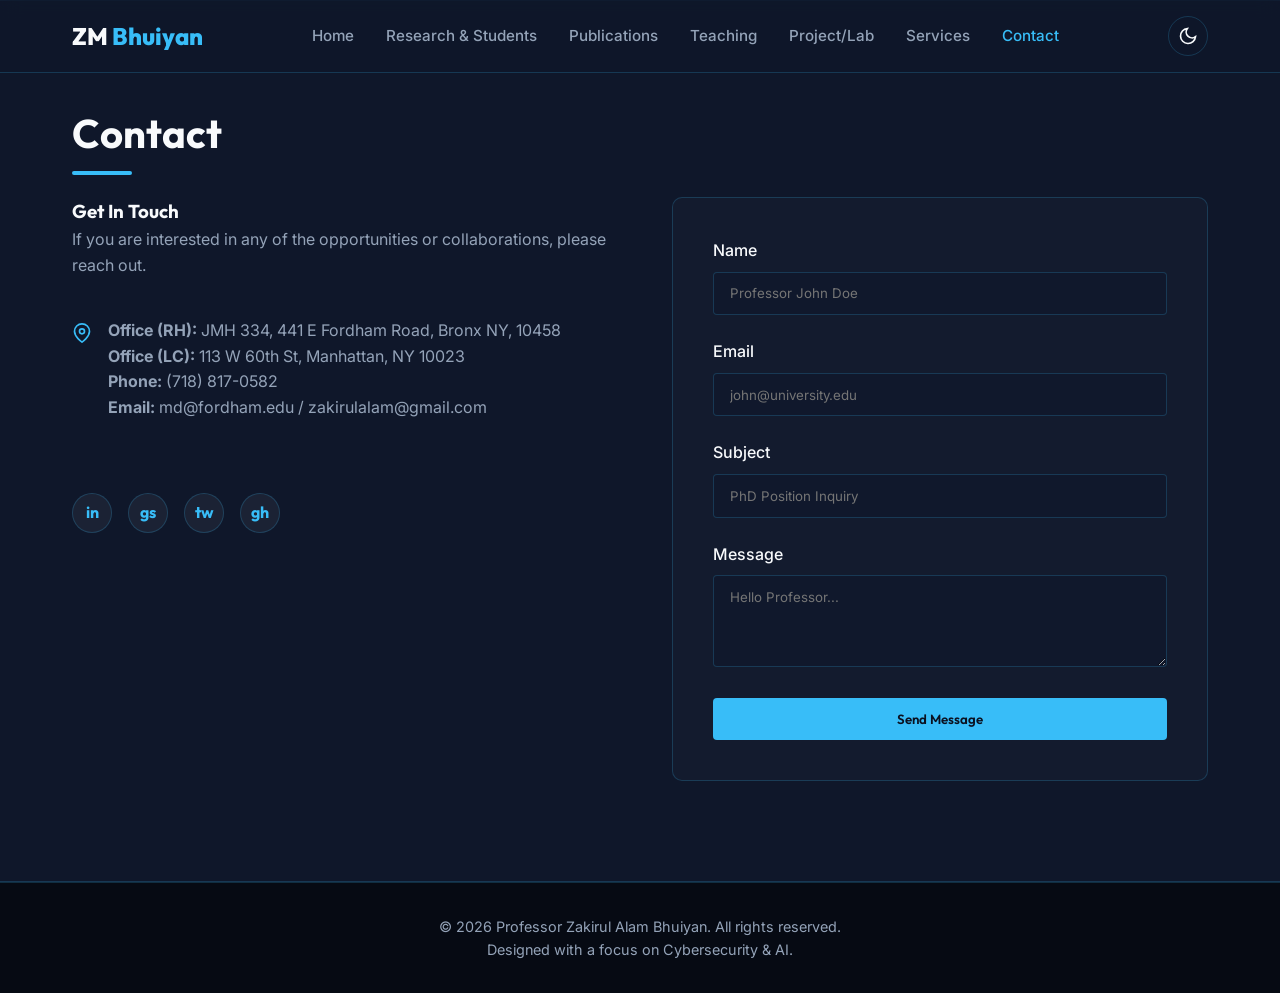
==== contact.html @ 13bc5d6b "updates" ====
<!DOCTYPE html>
<html lang="en">

<head>
    <meta charset="UTF-8">
    <meta name="viewport" content="width=device-width, initial-scale=1.0">
    <title>Professor Zakirul Alam Bhuiyan - Trustworthy AI & Cybersecurity</title>
    <meta name="description"
        content="Academic website of Professor Zakirul Alam Bhuiyan. Computer Science — Cybersecurity, Trustworthy AI/ML, Wireless Sensing, and Secure Systems.">
    <link rel="preconnect" href="https://fonts.googleapis.com">
    <link rel="preconnect" href="https://fonts.gstatic.com" crossorigin>
    <link
        href="https://fonts.googleapis.com/css2?family=Inter:wght@300;400;500;600&family=Outfit:wght@400;600;700;800&display=swap"
        rel="stylesheet">
    <link rel="stylesheet" href="style.css">
</head>

<body>
    <!-- Abstract Canvas Background (Neural/Wireless design) -->
    <canvas id="bg-canvas"></canvas>

    <!-- Navigation -->
    <nav id="navbar">
        <div class="nav-container">
            <a href="index.html" class="logo">ZM <span>Bhuiyan</span></a>
            <ul class="nav-links">
                <li><a href="index.html" >Home</a></li>
                <li><a href="research.html">Research & Students</a></li>
                <li><a href="publications.html">Publications</a></li>
                <li><a href="teaching.html">Teaching</a></li>
                <li><a href="projects.html">Project/Lab</a></li>
                <li><a href="services.html">Services</a></li>
                <li><a href="contact.html" class="active">Contact</a></li>
            </ul>
            <div class="nav-controls">
                <button class="theme-toggle" aria-label="Toggle Theme">
                    <svg class="sun-icon" viewBox="0 0 24 24" fill="none" stroke="currentColor" stroke-width="2"><circle cx="12" cy="12" r="5"/><path d="M12 1v2M12 21v2M4.22 4.22l1.42 1.42M18.36 18.36l1.42 1.42M1 12h2M21 12h2M4.22 19.78l1.42-1.42M18.36 5.64l1.42-1.42"/></svg>
                    <svg class="moon-icon" viewBox="0 0 24 24" fill="none" stroke="currentColor" stroke-width="2"><path d="M21 12.79A9 9 0 1 1 11.21 3 7 7 0 0 0 21 12.79z"/></svg>
                </button>
                <button class="mobile-menu-btn" aria-label="Toggle Menu">
                    <span class="bar"></span>
                    <span class="bar"></span>
                    <span class="bar"></span>
                </button>
            </div>
        </div>
    </nav>

    <!-- Hero Section -->
    <section id="contact" class="contact section-alt">
        <div class="container">
            <h2 class="section-title">Contact</h2>
            <div class="contact-grid">
                <div class="contact-info slide-right">
                    <h3>Get In Touch</h3>
                    <p>If you are interested in any of the opportunities or collaborations, please reach out.</p>

                    <div class="office-address">
                        <svg width="20" height="20" viewBox="0 0 24 24" fill="none" stroke="currentColor"
                            stroke-width="2">
                            <path d="M21 10c0 7-9 13-9 13s-9-6-9-13a9 9 0 0 1 18 0z" />
                            <circle cx="12" cy="10" r="3" />
                        </svg>
                        <p><strong>Office (RH):</strong> JMH 334, 441 E Fordham Road, Bronx NY, 10458<br>
                           <strong>Office (LC):</strong> 113 W 60th St, Manhattan, NY 10023<br>
                           <strong>Phone:</strong> (718) 817-0582<br>
                           <strong>Email:</strong> md@fordham.edu / zakirulalam@gmail.com</p>
                    </div>

                    <div class="social-links">
                        <a href="#" target="_blank" title="LinkedIn">in</a>
                        <a href="#" target="_blank" title="Google Scholar">gs</a>
                        <a href="#" target="_blank" title="Twitter">tw</a>
                        <a href="#" target="_blank" title="GitHub">gh</a>
                    </div>
                </div>

                <form class="contact-form slide-left" onsubmit="event.preventDefault()">
                    <div class="form-group">
                        <label for="name">Name</label>
                        <input type="text" id="name" required placeholder="Professor John Doe">
                    </div>
                    <div class="form-group">
                        <label for="email">Email</label>
                        <input type="email" id="email" required placeholder="john@university.edu">
                    </div>
                    <div class="form-group">
                        <label for="subject">Subject</label>
                        <input type="text" id="subject" required placeholder="PhD Position Inquiry">
                    </div>
                    <div class="form-group">
                        <label for="content">Message</label>
                        <textarea id="content" rows="4" required placeholder="Hello Professor..."></textarea>
                    </div>
                    <button type="submit" class="btn primary-btn submit-btn">Send Message</button>
                </form>
            </div>
        </div>
    </section>

    <footer>
        <div class="container footer-content">
            <p>&copy; 2026 Professor Zakirul Alam Bhuiyan. All rights reserved.</p>
            <p>Designed with a focus on Cybersecurity & AI.</p>
        </div>
    </footer>
    <script src="script.js"></script>
</body>

</html>
---- style.css ----
:root {
    --bg-color: #0b1120;
    --bg-alt: #0f172a;
    --acc-color: #38bdf8;
    --text-main: #f8fafc;
    --text-sec: #94a3b8;
    --glass-bg: rgba(15, 23, 42, 0.7);
    --border-color: rgba(56, 189, 248, 0.2);
    --font-head: 'Outfit', sans-serif;
    --font-body: 'Inter', sans-serif;
}

* {
    margin: 0;
    padding: 0;
    box-sizing: border-box;
    scroll-behavior: smooth;
}

body {
    background-color: var(--bg-color);
    color: var(--text-main);
    font-family: var(--font-body);
    line-height: 1.6;
    overflow-x: hidden;
}

canvas#bg-canvas {
    position: fixed;
    top: 0;
    left: 0;
    width: 100vw;
    height: 100vh;
    z-index: -1;
    opacity: 0.4;
}

.container {
    max-width: 1200px;
    margin: 0 auto;
    padding: 0 2rem;
}

h1, h2, h3, h4, h5, h6 {
    font-family: var(--font-head);
    font-weight: 700;
}

a {
    text-decoration: none;
    color: var(--acc-color);
    transition: all 0.3s ease;
}

a:hover {
    filter: brightness(1.2);
}

.section-title {
    font-size: 2.5rem;
    margin-bottom: 2rem;
    position: relative;
    display: inline-block;
}

.section-title::after {
    content: '';
    position: absolute;
    bottom: -10px;
    left: 0;
    width: 60px;
    height: 4px;
    background: var(--acc-color);
    border-radius: 2px;
}

section {
    padding: 100px 0;
    position: relative;
    z-index: 10;
}

.section-alt {
    background-color: var(--bg-alt);
    border-top: 1px solid var(--border-color);
    border-bottom: 1px solid var(--border-color);
}

/* Navbar */
nav {
    position: fixed;
    top: 0;
    width: 100%;
    backdrop-filter: blur(10px);
    background-color: var(--glass-bg);
    border-bottom: 1px solid var(--border-color);
    z-index: 1000;
    padding: 1rem 0;
    transition: all 0.3s;
}

.nav-container {
    max-width: 1200px;
    margin: 0 auto;
    padding: 0 2rem;
    display: flex;
    justify-content: space-between;
    align-items: center;
}

.logo {
    font-family: var(--font-head);
    font-size: 1.5rem;
    font-weight: 800;
    color: var(--text-main);
}

.logo span {
    color: var(--acc-color);
}

.nav-links {
    list-style: none;
    display: flex;
    gap: 2rem;
}

.nav-links li a {
    color: var(--text-sec);
    font-weight: 500;
    font-size: 0.95rem;
    transition: color 0.3s;
}

.nav-links li a:hover,
.nav-links li a.active {
    color: var(--acc-color);
}

.mobile-menu-btn {
    display: none;
    background: none;
    border: none;
    cursor: pointer;
}

.mobile-menu-btn .bar {
    display: block;
    width: 25px;
    height: 3px;
    margin: 5px auto;
    background-color: var(--text-main);
    transition: all 0.3s;
}

/* Hero Section */
.hero {
    min-height: 100vh;
    display: flex;
    align-items: center;
    padding-top: 80px; 
}

.hero-content {
    max-width: 1200px;
    margin: 0 auto;
    padding: 0 2rem;
    display: flex;
    align-items: center;
    justify-content: space-between;
    gap: 4rem;
}

.hero-text {
    flex: 1;
}

.glitch {
    font-size: 3.5rem;
    font-weight: 800;
    line-height: 1.1;
    margin-bottom: 1rem;
    color: var(--text-main);
}

.tagline {
    font-size: 1.5rem;
    color: var(--acc-color);
    margin-bottom: 1.5rem;
    font-weight: 600;
}

.bio-summary {
    font-size: 1.1rem;
    color: var(--text-sec);
    max-width: 600px;
    margin-bottom: 2.5rem;
}

.hero-buttons {
    display: flex;
    gap: 1rem;
    margin-bottom: 2rem;
}

.btn {
    padding: 0.8rem 1.5rem;
    border-radius: 4px;
    font-weight: 600;
    font-family: var(--font-head);
    transition: all 0.3s ease;
    cursor: pointer;
    border: none;
    display: inline-block;
}

.primary-btn {
    background-color: var(--acc-color);
    color: #0b1120;
}

.primary-btn:hover {
    background-color: #7dd3fc;
    box-shadow: 0 0 15px rgba(56, 189, 248, 0.4);
}

.secondary-btn {
    background-color: transparent;
    color: var(--acc-color);
    border: 2px solid var(--acc-color);
}

.secondary-btn:hover {
    background-color: rgba(56, 189, 248, 0.1);
}

.news-box {
    background: rgba(15, 23, 42, 0.8);
    border-left: 4px solid var(--acc-color);
    padding: 1rem;
    border-radius: 4px;
    display: flex;
    align-items: center;
    gap: 1rem;
}

.news-badge {
    background: var(--acc-color);
    color: #0b1120;
    padding: 0.2rem 0.5rem;
    border-radius: 4px;
    font-weight: 700;
    font-size: 0.8rem;
    text-transform: uppercase;
}

.hero-image {
    flex: 1;
    display: flex;
    justify-content: flex-end;
}

.img-wrapper {
    width: 350px;
    height: 350px;
    border-radius: 30px;
    overflow: hidden;
    position: relative;
    border: 2px solid var(--border-color);
    box-shadow: 0 0 30px rgba(56, 189, 248, 0.2);
}

.img-wrapper img {
    width: 100%;
    height: 100%;
    object-fit: cover;
    transition: transform 0.5s;
}

.img-wrapper:hover img {
    transform: scale(1.05);
}

/* About Section */
.about-grid {
    display: grid;
    grid-template-columns: 1fr 1fr;
    gap: 3rem;
}

.about-text h3, .lab-highlight h3 {
    font-size: 1.5rem;
    margin-bottom: 1rem;
    color: var(--text-main);
}

.about-text p, .lab-highlight p {
    color: var(--text-sec);
    margin-bottom: 1rem;
}

.lab-highlight {
    background: rgba(56, 189, 248, 0.05);
    padding: 2rem;
    border-radius: 10px;
    border: 1px solid var(--border-color);
}

.inline-link {
    font-weight: 600;
    margin-top: 1rem;
    display: inline-block;
}

/* Research Section */
.research {
     width: 100%;
     max-width: 1200px;
     margin: 0 auto;
     padding: 100px 2rem;
}

.grid-layout {
    display: grid;
    grid-template-columns: 1fr 1fr;
    gap: 2rem;
}

.card {
    background: var(--bg-alt);
    border: 1px solid var(--border-color);
    padding: 2.5rem;
    border-radius: 10px;
}

.card h3 {
    font-size: 1.8rem;
    margin-bottom: 1.5rem;
}

.custom-list {
    list-style: none;
}

.custom-list li {
    position: relative;
    padding-left: 1.5rem;
    margin-bottom: 1rem;
    color: var(--text-sec);
}

.custom-list li::before {
    content: '▹';
    position: absolute;
    left: 0;
    color: var(--acc-color);
}

.student-category {
    margin-bottom: 1.5rem;
}

.student-category h4 {
    color: var(--acc-color);
    margin-bottom: 0.5rem;
}

.student-category p {
    color: var(--text-sec);
}

/* Publications */
.pub-topics {
    margin-top: 2rem;
}

.topic-tabs {
    display: flex;
    gap: 1rem;
    margin-bottom: 2rem;
    flex-wrap: wrap;
}

.tab-btn {
    background: transparent;
    border: 1px solid var(--border-color);
    color: var(--text-main);
    padding: 0.5rem 1.5rem;
    border-radius: 20px;
    cursor: pointer;
    transition: all 0.3s;
}

.tab-btn.active, .tab-btn:hover {
    background: rgba(56, 189, 248, 0.1);
    border-color: var(--acc-color);
    color: var(--acc-color);
}

.pub-list h4 {
    font-size: 1.3rem;
    margin: 2rem 0 1rem;
    color: var(--text-main);
}

.pub-item {
    display: flex;
    gap: 1.5rem;
    padding: 1.5rem;
    background: rgba(255, 255, 255, 0.02);
    border-left: 3px solid var(--border-color);
    border-radius: 4px;
    margin-bottom: 1rem;
    transition: all 0.3s;
}

.pub-item:hover {
    background: rgba(255, 255, 255, 0.05);
    border-left-color: var(--acc-color);
}

.pub-year {
    font-family: var(--font-head);
    font-weight: 700;
    color: var(--acc-color);
    font-size: 1.2rem;
}

.pub-authors {
    color: var(--text-sec);
    font-size: 0.9rem;
}

.pub-title {
    font-weight: 600;
    margin: 0.3rem 0;
    color: var(--text-main);
}

.pub-venue {
    font-size: 0.9rem;
    font-style: italic;
    color: var(--text-sec);
}

/* Teaching */
.teaching {
     width: 100%;
     max-width: 1200px;
     margin: 0 auto;
     padding: 100px 2rem;
}

.teaching-grid {
    display: grid;
    grid-template-columns: repeat(3, 1fr);
    gap: 2rem;
    margin-bottom: 3rem;
    margin-top: 2rem;
}

.teaching-item {
    background: var(--bg-alt);
    padding: 2rem;
    border-radius: 10px;
    border: 1px solid var(--border-color);
    text-align: center;
    transition: transform 0.3s;
}

.teaching-item:hover {
    transform: translateY(-5px);
}

.icon-box {
    width: 60px;
    height: 60px;
    background: rgba(56, 189, 248, 0.1);
    color: var(--acc-color);
    border-radius: 50%;
    display: flex;
    align-items: center;
    justify-content: center;
    margin: 0 auto 1.5rem;
}

.teaching-item h3 {
    margin-bottom: 1rem;
}

.teaching-item p {
    color: var(--text-sec);
    font-size: 0.95rem;
}

.teaching-resources {
    display: flex;
    gap: 1rem;
    justify-content: center;
}

/* Project / Lab Section */
.lab-overview {
    margin-bottom: 3rem;
}

.custom-tag-list {
    list-style: none;
    display: flex;
    flex-wrap: wrap;
    gap: 1rem;
    margin-top: 1rem;
}

.custom-tag-list li {
    background: rgba(56, 189, 248, 0.1);
    color: var(--acc-color);
    padding: 0.5rem 1rem;
    border-radius: 20px;
    font-size: 0.9rem;
    border: 1px solid var(--border-color);
}

.lab-visuals {
    display: grid;
    grid-template-columns: 1fr 1fr;
    gap: 2rem;
}

.placeholder-box {
    background: rgba(255, 255, 255, 0.02);
    border: 2px dashed var(--border-color);
    border-radius: 10px;
    height: 250px;
    display: flex;
    align-items: center;
    justify-content: center;
    color: var(--text-sec);
    font-family: var(--font-head);
    font-size: 1.2rem;
}

/* Service & Leadership */
.services {
    width: 100%;
    max-width: 1200px;
    margin: 0 auto;
    padding: 100px 2rem;
}

.services-wrapper {
    display: grid;
    grid-template-columns: 1fr 1fr;
    gap: 3rem;
    margin-bottom: 3rem;
}

.service-block h3 {
    color: var(--acc-color);
    margin-bottom: 1rem;
    font-size: 1.5rem;
}

.service-block ul {
    list-style: none;
    color: var(--text-sec);
}

.service-block ul li {
    margin-bottom: 1rem;
    padding-left: 1.5rem;
    position: relative;
}

.service-block ul li::before {
    content: '→';
    position: absolute;
    left: 0;
    color: var(--acc-color);
}

.hero-glass {
    background: linear-gradient(135deg, rgba(56, 189, 248, 0.1), rgba(15, 23, 42, 0.8));
    border: 1px solid rgba(56, 189, 248, 0.3);
    padding: 3rem;
    border-radius: 15px;
    backdrop-filter: blur(10px);
    text-align: center;
}

.hero-glass h3 {
    font-size: 2rem;
    margin-bottom: 2rem;
}

.opening-items {
    display: grid;
    grid-template-columns: 1fr 1fr;
    gap: 2rem;
    text-align: left;
    margin-bottom: 2rem;
}

.opening h4 {
    color: var(--text-main);
    margin-bottom: 0.5rem;
}

.opening p {
    color: var(--text-sec);
}

/* Contact Section */
.contact-grid {
    display: grid;
    grid-template-columns: 1fr 1fr;
    gap: 4rem;
}

.contact-info p {
    color: var(--text-sec);
    margin-bottom: 2.5rem;
}

.office-address {
    display: flex;
    gap: 1rem;
    align-items: flex-start;
    margin-bottom: 2rem;
    color: var(--text-sec);
}

.office-address svg {
    color: var(--acc-color);
    flex-shrink: 0;
    margin-top: 5px;
}

.social-links {
    display: flex;
    gap: 1rem;
}

.social-links a {
    width: 40px;
    height: 40px;
    border-radius: 50%;
    background: rgba(255, 255, 255, 0.05);
    display: flex;
    align-items: center;
    justify-content: center;
    border: 1px solid var(--border-color);
    color: var(--acc-color);
    font-family: var(--font-head);
    font-weight: 700;
}

.social-links a:hover {
    background: var(--acc-color);
    color: #0b1120;
}

.contact-form {
    background: rgba(255, 255, 255, 0.02);
    padding: 2.5rem;
    border-radius: 10px;
    border: 1px solid var(--border-color);
}

.form-group {
    margin-bottom: 1.5rem;
}

.form-group label {
    display: block;
    margin-bottom: 0.5rem;
    color: var(--text-main);
    font-weight: 500;
}

.form-group input, .form-group textarea {
    width: 100%;
    padding: 0.8rem 1rem;
    background: rgba(15, 23, 42, 0.5);
    border: 1px solid var(--border-color);
    border-radius: 4px;
    color: var(--text-main);
    font-family: var(--font-body);
}

.form-group input:focus, .form-group textarea:focus {
    outline: none;
    border-color: var(--acc-color);
}

.submit-btn {
    width: 100%;
}

/* Footer */
footer {
    background: #060a13;
    padding: 2rem 0;
    text-align: center;
    border-top: 1px solid var(--border-color);
}

.footer-content p {
    color: var(--text-sec);
    font-size: 0.9rem;
}

/* Responsive */
@media (max-width: 992px) {
    .hero-content, .about-grid, .grid-layout, .teaching-grid, .services-wrapper, .opening-items, .contact-grid {
        grid-template-columns: 1fr;
        flex-direction: column;
    }

    .hero-content {
        text-align: center;
    }

    .hero-image {
        justify-content: center;
        margin-top: 2rem;
    }
    
    .hero-buttons {
        justify-content: center;
    }
    
    .news-box {
        text-align: left;
    }
}

@media (max-width: 768px) {
    .nav-links {
        display: none;
        position: absolute;
        top: 100%;
        left: 0;
        width: 100%;
        background: var(--bg-color);
        flex-direction: column;
        text-align: center;
        padding: 2rem 0;
        border-bottom: 1px solid var(--border-color);
    }
    
    .nav-links.active {
        display: flex;
    }

    .mobile-menu-btn {
        display: block;
    }

    .glitch {
        font-size: 2.5rem;
    }
}


/* === Light Theme Overrides === */
[data-theme="light"] {
    --bg-color: #f8fafc;
    --bg-alt: #ffffff;
    --acc-color: #0ea5e9;
    --text-main: #0f172a;
    --text-sec: #475569;
    --glass-bg: rgba(255, 255, 255, 0.9);
    --border-color: rgba(14, 165, 233, 0.2);
}

[data-theme="light"] .hero-glass {
    background: linear-gradient(135deg, rgba(14, 165, 233, 0.05), rgba(255, 255, 255, 0.8));
    border-color: rgba(14, 165, 233, 0.2);
    box-shadow: 0 10px 30px rgba(0, 0, 0, 0.05);
}

[data-theme="light"] .card, 
[data-theme="light"] .teaching-item, 
[data-theme="light"] .contact-form,
[data-theme="light"] .pub-item {
    background: #ffffff;
    box-shadow: 0 4px 20px rgba(0, 0, 0, 0.03);
    border-color: rgba(0, 0, 0, 0.08);
}

[data-theme="light"] .primary-btn {
    color: #ffffff;
}

[data-theme="light"] footer {
    background: #f1f5f9;
}

/* === Theme Toggle Button === */
.nav-controls {
    display: flex;
    align-items: center;
    gap: 1.5rem;
}

.theme-toggle {
    background: transparent;
    border: 1px solid var(--border-color);
    color: var(--text-main);
    width: 40px;
    height: 40px;
    border-radius: 50%;
    cursor: pointer;
    display: flex;
    align-items: center;
    justify-content: center;
    transition: all 0.3s;
    outline: none;
}

.theme-toggle:hover {
    background: rgba(14, 165, 233, 0.1);
    color: var(--acc-color);
    transform: rotate(15deg);
}

.theme-toggle svg {
    width: 20px;
    height: 20px;
}

.moon-icon { display: block; }
.sun-icon { display: none; }

[data-theme="light"] .moon-icon { display: none; }
[data-theme="light"] .sun-icon { display: block; }

/* === Animations === */
.fade-in {
    opacity: 0;
    transition: opacity 0.8s ease-out, transform 0.8s ease-out;
}
.slide-up {
    opacity: 0;
    transform: translateY(40px);
    transition: opacity 0.8s ease-out, transform 0.8s ease-out;
}
.slide-left {
    opacity: 0;
    transform: translateX(40px);
    transition: opacity 0.8s ease-out, transform 0.8s ease-out;
}
.slide-right {
    opacity: 0;
    transform: translateX(-40px);
    transition: opacity 0.8s ease-out, transform 0.8s ease-out;
}

.fade-in.is-visible,
.slide-up.is-visible,
.slide-left.is-visible,
.slide-right.is-visible {
    opacity: 1;
    transform: translate(0, 0);
}
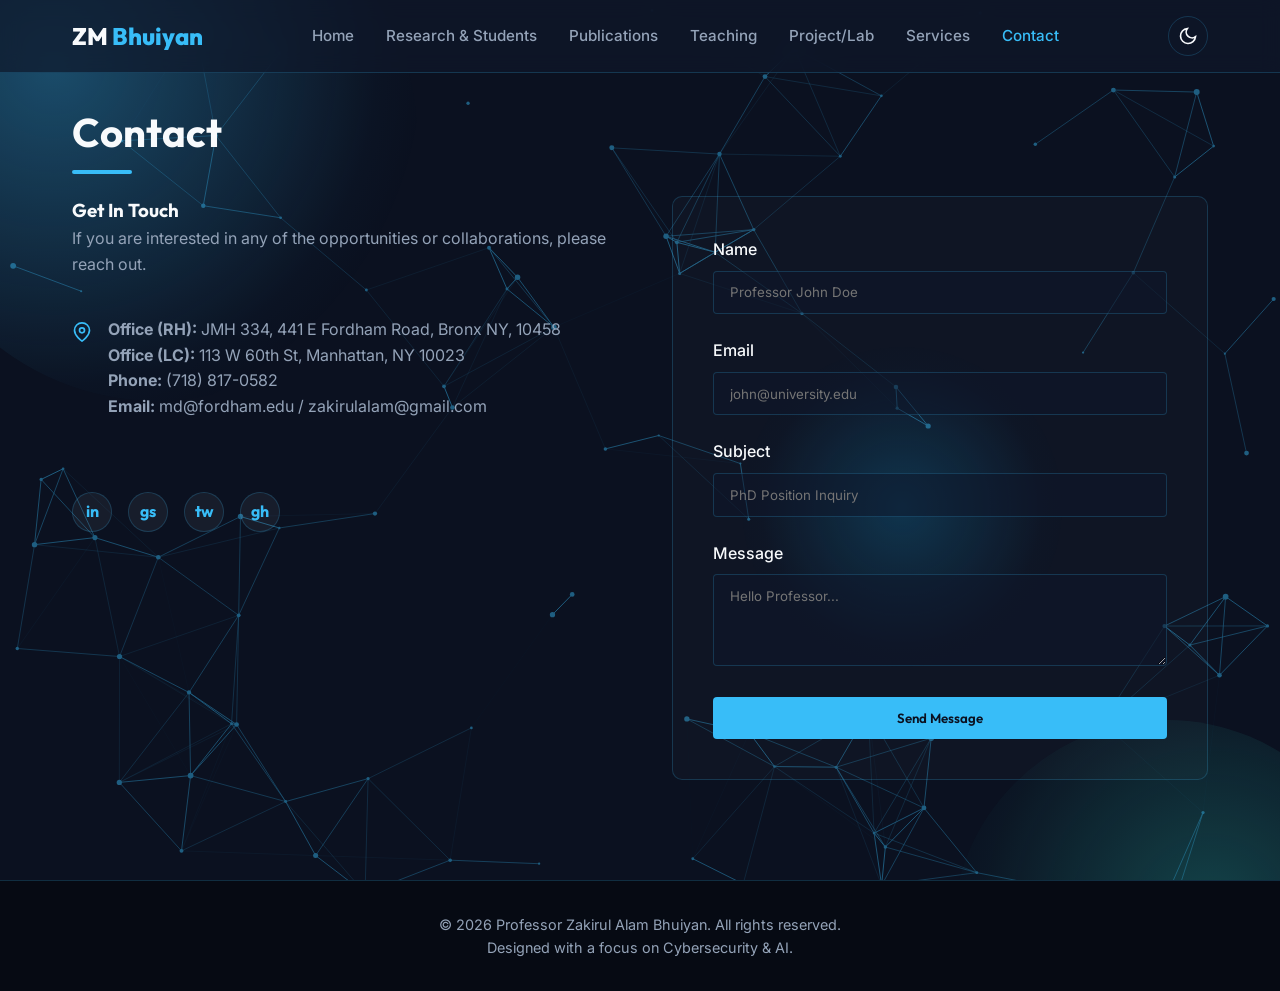
==== commit 82cb7d81: "design done" ====
--- a/contact.html
+++ b/contact.html
@@ -47,7 +47,7 @@
     </nav>
 
     <!-- Hero Section -->
-    <section id="contact" class="contact section-alt">
+    <section id="contact" class="contact">
         <div class="container">
             <h2 class="section-title">Contact</h2>
             <div class="contact-grid">
@@ -107,4 +107,4 @@
     <script src="script.js"></script>
 </body>
 
-</html>+</html>
--- a/style.css
+++ b/style.css
@@ -23,6 +23,9 @@
     font-family: var(--font-body);
     line-height: 1.6;
     overflow-x: hidden;
+    position: relative;
+    isolation: isolate;
+    perspective: 1200px;
 }
 
 canvas#bg-canvas {
@@ -31,8 +34,118 @@
     left: 0;
     width: 100vw;
     height: 100vh;
-    z-index: -1;
-    opacity: 0.4;
+    z-index: -2;
+    opacity: 0.45;
+}
+
+.bg-3d-scene {
+    position: fixed;
+    inset: 0;
+    z-index: -3;
+    pointer-events: none;
+    overflow: hidden;
+    transform-style: preserve-3d;
+}
+
+.bg-orb {
+    position: absolute;
+    border-radius: 50%;
+    filter: blur(0.5px);
+    transform-style: preserve-3d;
+}
+
+.orb-a {
+    width: min(48vw, 520px);
+    height: min(48vw, 520px);
+    top: -12%;
+    left: -8%;
+    background: radial-gradient(circle at 30% 35%, rgba(56, 189, 248, 0.35), rgba(56, 189, 248, 0.02) 65%, transparent 75%);
+    animation: orbFloatA 16s ease-in-out infinite alternate;
+}
+
+.orb-b {
+    width: min(38vw, 430px);
+    height: min(38vw, 430px);
+    bottom: -16%;
+    right: -8%;
+    background: radial-gradient(circle at 60% 45%, rgba(45, 212, 191, 0.26), rgba(45, 212, 191, 0.03) 65%, transparent 80%);
+    animation: orbFloatB 20s ease-in-out infinite alternate;
+}
+
+.orb-c {
+    width: min(26vw, 320px);
+    height: min(26vw, 320px);
+    top: 35%;
+    left: 58%;
+    background: radial-gradient(circle at 50% 50%, rgba(14, 165, 233, 0.22), rgba(14, 165, 233, 0.01) 62%, transparent 78%);
+    animation: orbFloatC 13s ease-in-out infinite alternate;
+}
+
+@keyframes orbFloatA {
+    0% {
+        transform: translate3d(0, 0, -20px) rotateX(4deg) rotateY(-8deg);
+    }
+    100% {
+        transform: translate3d(4%, 6%, 90px) rotateX(-6deg) rotateY(10deg);
+    }
+}
+
+@keyframes orbFloatB {
+    0% {
+        transform: translate3d(0, 0, -30px) rotateX(-8deg) rotateY(4deg);
+    }
+    100% {
+        transform: translate3d(-6%, -8%, 120px) rotateX(10deg) rotateY(-8deg);
+    }
+}
+
+@keyframes orbFloatC {
+    0% {
+        transform: translate3d(0, 0, -15px) rotateX(4deg) rotateY(6deg);
+    }
+    100% {
+        transform: translate3d(-8%, 10%, 80px) rotateX(-6deg) rotateY(-7deg);
+    }
+}
+
+.tilt-3d {
+    transform-style: preserve-3d;
+    transition: transform 0.22s ease, box-shadow 0.25s ease;
+    will-change: transform;
+}
+
+.tilt-3d > * {
+    transform: translateZ(24px);
+}
+
+@media (max-width: 768px) {
+    .orb-a {
+        width: 70vw;
+        height: 70vw;
+    }
+
+    .orb-b {
+        width: 56vw;
+        height: 56vw;
+    }
+
+    .orb-c {
+        width: 40vw;
+        height: 40vw;
+        left: 50%;
+    }
+}
+
+@media (prefers-reduced-motion: reduce) {
+    .bg-orb {
+        animation: none !important;
+    }
+
+    .tilt-3d,
+    .tilt-3d > * {
+        transition: none !important;
+        transform: none !important;
+    }
 }
 
 .container {
@@ -158,21 +271,21 @@
     min-height: 100vh;
     display: flex;
     align-items: center;
-    padding-top: 80px; 
+    padding-top: 120px; 
 }
 
 .hero-content {
     max-width: 1200px;
     margin: 0 auto;
     padding: 0 2rem;
-    display: flex;
+    display: grid;
+    grid-template-columns: minmax(0, 1.15fr) minmax(320px, 0.85fr);
     align-items: center;
-    justify-content: space-between;
-    gap: 4rem;
+    gap: clamp(2rem, 4vw, 4rem);
 }
 
 .hero-text {
-    flex: 1;
+    max-width: 680px;
 }
 
 .glitch {
@@ -244,6 +357,10 @@
     gap: 1rem;
 }
 
+.news-box p {
+    margin: 0;
+}
+
 .news-badge {
     background: var(--acc-color);
     color: #0b1120;
@@ -255,14 +372,14 @@
 }
 
 .hero-image {
-    flex: 1;
-    display: flex;
-    justify-content: flex-end;
+    display: flex;
+    justify-content: center;
+    align-self: center;
 }
 
 .img-wrapper {
-    width: 350px;
-    height: 350px;
+    width: min(100%, 390px);
+    aspect-ratio: 1 / 1;
     border-radius: 30px;
     overflow: hidden;
     position: relative;
@@ -401,6 +518,10 @@
     font-size: 1.3rem;
     margin: 2rem 0 1rem;
     color: var(--text-main);
+    background: var(--bg-alt);
+    border: 1px solid var(--border-color);
+    border-radius: 8px;
+    padding: 0.7rem 1rem;
 }
 
 .pub-item {
@@ -774,6 +895,22 @@
     --border-color: rgba(14, 165, 233, 0.2);
 }
 
+[data-theme="light"] .bg-orb {
+    filter: blur(1px);
+}
+
+[data-theme="light"] .orb-a {
+    background: radial-gradient(circle at 30% 35%, rgba(14, 165, 233, 0.2), rgba(14, 165, 233, 0.02) 65%, transparent 75%);
+}
+
+[data-theme="light"] .orb-b {
+    background: radial-gradient(circle at 60% 45%, rgba(34, 197, 94, 0.15), rgba(34, 197, 94, 0.02) 65%, transparent 80%);
+}
+
+[data-theme="light"] .orb-c {
+    background: radial-gradient(circle at 50% 50%, rgba(14, 165, 233, 0.14), rgba(14, 165, 233, 0.01) 62%, transparent 78%);
+}
+
 [data-theme="light"] .hero-glass {
     background: linear-gradient(135deg, rgba(14, 165, 233, 0.05), rgba(255, 255, 255, 0.8));
     border-color: rgba(14, 165, 233, 0.2);
@@ -791,6 +928,29 @@
 
 [data-theme="light"] .primary-btn {
     color: #ffffff;
+}
+
+[data-theme="light"] .news-box {
+    background: #ffffff;
+    border: 1px solid rgba(15, 23, 42, 0.08);
+    border-left: 4px solid var(--acc-color);
+    box-shadow: 0 8px 24px rgba(15, 23, 42, 0.06);
+}
+
+[data-theme="light"] .contact-form #name,
+[data-theme="light"] .contact-form #email,
+[data-theme="light"] .contact-form #subject,
+[data-theme="light"] .contact-form #content {
+    background: #ffffff;
+    color: #000000;
+    border-color: rgba(15, 23, 42, 0.2);
+}
+
+[data-theme="light"] .contact-form #name::placeholder,
+[data-theme="light"] .contact-form #email::placeholder,
+[data-theme="light"] .contact-form #subject::placeholder,
+[data-theme="light"] .contact-form #content::placeholder {
+    color: #475569;
 }
 
 [data-theme="light"] footer {
@@ -864,3 +1024,5 @@
     opacity: 1;
     transform: translate(0, 0);
 }
+
+
